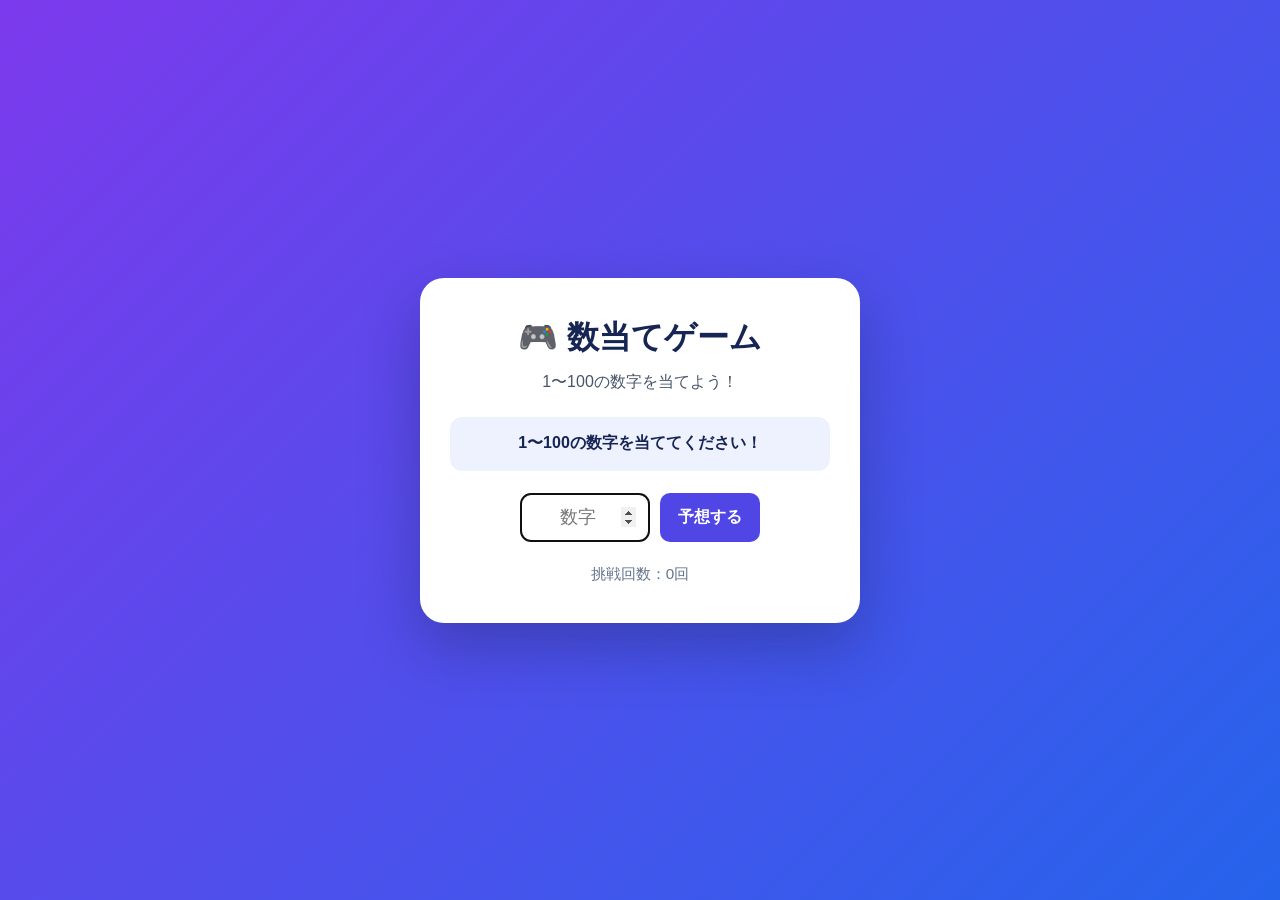
==== index.html @ 2f18b628 "GitHub Pages 用のゲーム画面を追加" ====
<!doctype html>
<html lang="ja">
<head>
  <meta charset="utf-8">
  <meta name="viewport" content="width=device-width, initial-scale=1">
  <title>数当てゲーム</title>
  <style>
    * { box-sizing: border-box; }
    body {
      min-height: 100vh;
      display: grid;
      place-items: center;
      margin: 0;
      padding: 24px;
      background: linear-gradient(135deg, #7c3aed, #2563eb);
      color: #172554;
      font-family: -apple-system, BlinkMacSystemFont, "Hiragino Sans", sans-serif;
    }
    main {
      width: min(100%, 440px);
      padding: 38px 30px;
      border-radius: 24px;
      text-align: center;
      background: #fff;
      box-shadow: 0 24px 60px rgba(15, 23, 42, .28);
    }
    h1 { margin: 0 0 12px; font-size: 2rem; }
    .description { margin: 0 0 24px; color: #475569; }
    .message {
      min-height: 54px;
      display: grid;
      place-items: center;
      margin-bottom: 22px;
      padding: 12px;
      border-radius: 12px;
      background: #eef2ff;
      font-weight: 700;
    }
    form { display: flex; gap: 10px; justify-content: center; }
    input {
      width: 130px;
      padding: 12px;
      border: 2px solid #c7d2fe;
      border-radius: 10px;
      font-size: 1.1rem;
      text-align: center;
    }
    button {
      padding: 12px 18px;
      border: 0;
      border-radius: 10px;
      background: #4f46e5;
      color: #fff;
      cursor: pointer;
      font-size: 1rem;
      font-weight: 700;
    }
    button:hover { background: #4338ca; }
    .count { margin: 22px 0 0; color: #64748b; font-size: .95rem; }
    .restart { margin-top: 18px; }
    .hidden { display: none; }
  </style>
</head>
<body>
  <main>
    <h1>🎮 数当てゲーム</h1>
    <p class="description">1〜100の数字を当てよう！</p>
    <p id="message" class="message" aria-live="polite">1〜100の数字を当ててください！</p>

    <form id="guess-form">
      <label for="guess" class="hidden">予想した数字</label>
      <input id="guess" type="number" min="1" max="100" required autofocus placeholder="数字">
      <button type="submit">予想する</button>
    </form>

    <button id="restart" class="restart hidden" type="button">もう一度遊ぶ</button>
    <p id="count" class="count">挑戦回数：0回</p>
  </main>

  <script>
    const form = document.querySelector("#guess-form");
    const input = document.querySelector("#guess");
    const message = document.querySelector("#message");
    const countText = document.querySelector("#count");
    const restart = document.querySelector("#restart");

    let answer;
    let count;

    function startGame() {
      answer = Math.floor(Math.random() * 100) + 1;
      count = 0;
      message.textContent = "1〜100の数字を当ててください！";
      countText.textContent = "挑戦回数：0回";
      form.classList.remove("hidden");
      restart.classList.add("hidden");
      input.value = "";
      input.focus();
    }

    form.addEventListener("submit", (event) => {
      event.preventDefault();
      const guess = Number(input.value);

      if (!Number.isInteger(guess) || guess < 1 || guess > 100) {
        message.textContent = "1〜100の整数を入力してください。";
        return;
      }

      count += 1;
      countText.textContent = `挑戦回数：${count}回`;

      if (guess > answer) {
        message.textContent = `${guess} は大きすぎます。もっと小さい！`;
      } else if (guess < answer) {
        message.textContent = `${guess} は小さすぎます。もっと大きい！`;
      } else {
        message.textContent = `🎉 正解！ ${count}回で当たりました！`;
        form.classList.add("hidden");
        restart.classList.remove("hidden");
      }

      input.value = "";
      input.focus();
    });

    restart.addEventListener("click", startGame);
    startGame();
  </script>
</body>
</html>
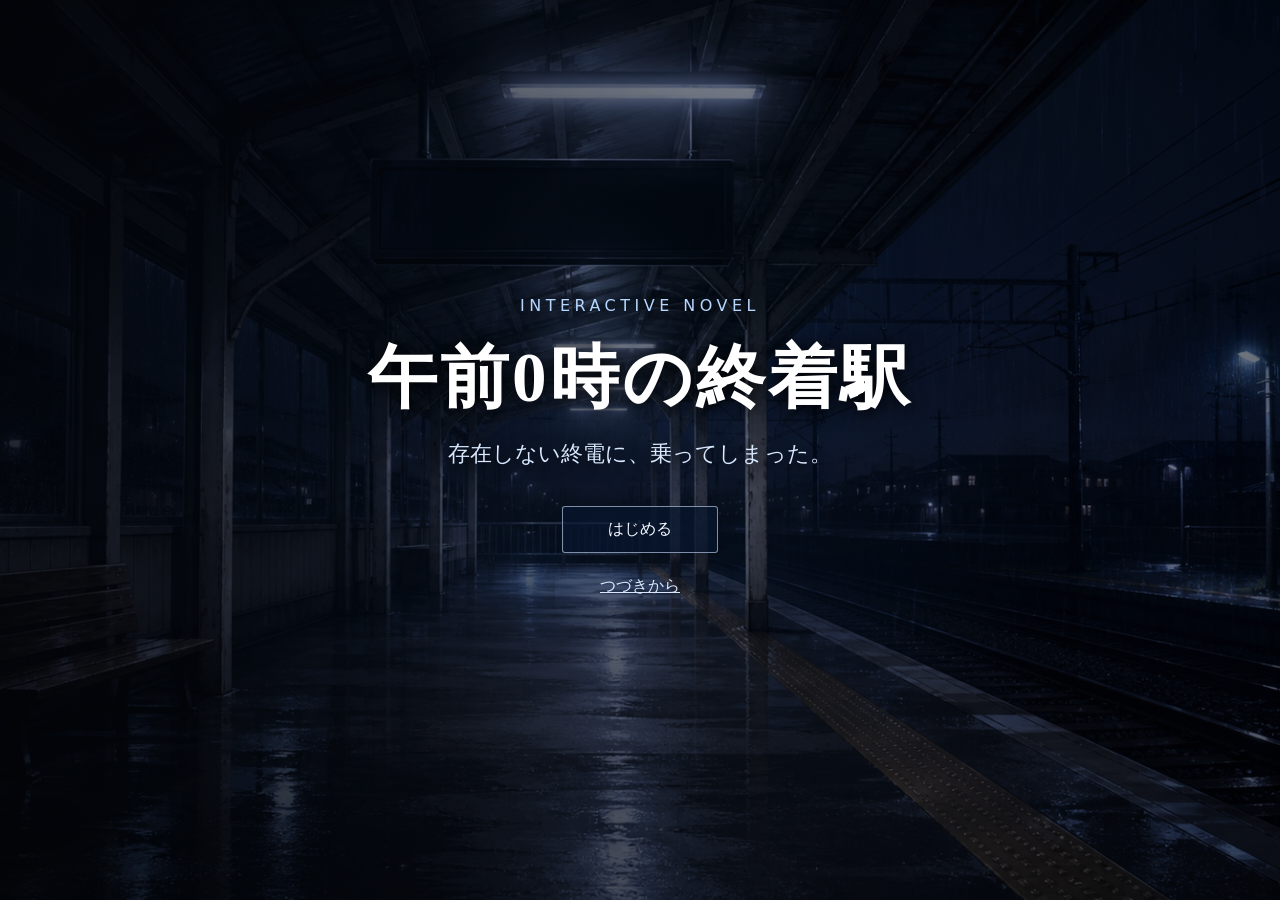
==== commit 8fae3e1a: "Add Midnight Terminal visual novel" ====
--- a/index.html
+++ b/index.html
@@ -1,131 +1,55 @@
 <!doctype html>
 <html lang="ja">
-<head>
-  <meta charset="utf-8">
-  <meta name="viewport" content="width=device-width, initial-scale=1">
-  <title>数当てゲーム</title>
-  <style>
-    * { box-sizing: border-box; }
-    body {
-      min-height: 100vh;
-      display: grid;
-      place-items: center;
-      margin: 0;
-      padding: 24px;
-      background: linear-gradient(135deg, #7c3aed, #2563eb);
-      color: #172554;
-      font-family: -apple-system, BlinkMacSystemFont, "Hiragino Sans", sans-serif;
-    }
-    main {
-      width: min(100%, 440px);
-      padding: 38px 30px;
-      border-radius: 24px;
-      text-align: center;
-      background: #fff;
-      box-shadow: 0 24px 60px rgba(15, 23, 42, .28);
-    }
-    h1 { margin: 0 0 12px; font-size: 2rem; }
-    .description { margin: 0 0 24px; color: #475569; }
-    .message {
-      min-height: 54px;
-      display: grid;
-      place-items: center;
-      margin-bottom: 22px;
-      padding: 12px;
-      border-radius: 12px;
-      background: #eef2ff;
-      font-weight: 700;
-    }
-    form { display: flex; gap: 10px; justify-content: center; }
-    input {
-      width: 130px;
-      padding: 12px;
-      border: 2px solid #c7d2fe;
-      border-radius: 10px;
-      font-size: 1.1rem;
-      text-align: center;
-    }
-    button {
-      padding: 12px 18px;
-      border: 0;
-      border-radius: 10px;
-      background: #4f46e5;
-      color: #fff;
-      cursor: pointer;
-      font-size: 1rem;
-      font-weight: 700;
-    }
-    button:hover { background: #4338ca; }
-    .count { margin: 22px 0 0; color: #64748b; font-size: .95rem; }
-    .restart { margin-top: 18px; }
-    .hidden { display: none; }
-  </style>
-</head>
-<body>
-  <main>
-    <h1>🎮 数当てゲーム</h1>
-    <p class="description">1〜100の数字を当てよう！</p>
-    <p id="message" class="message" aria-live="polite">1〜100の数字を当ててください！</p>
-
-    <form id="guess-form">
-      <label for="guess" class="hidden">予想した数字</label>
-      <input id="guess" type="number" min="1" max="100" required autofocus placeholder="数字">
-      <button type="submit">予想する</button>
-    </form>
-
-    <button id="restart" class="restart hidden" type="button">もう一度遊ぶ</button>
-    <p id="count" class="count">挑戦回数：0回</p>
-  </main>
-
-  <script>
-    const form = document.querySelector("#guess-form");
-    const input = document.querySelector("#guess");
-    const message = document.querySelector("#message");
-    const countText = document.querySelector("#count");
-    const restart = document.querySelector("#restart");
-
-    let answer;
-    let count;
-
-    function startGame() {
-      answer = Math.floor(Math.random() * 100) + 1;
-      count = 0;
-      message.textContent = "1〜100の数字を当ててください！";
-      countText.textContent = "挑戦回数：0回";
-      form.classList.remove("hidden");
-      restart.classList.add("hidden");
-      input.value = "";
-      input.focus();
-    }
-
-    form.addEventListener("submit", (event) => {
-      event.preventDefault();
-      const guess = Number(input.value);
-
-      if (!Number.isInteger(guess) || guess < 1 || guess > 100) {
-        message.textContent = "1〜100の整数を入力してください。";
-        return;
-      }
-
-      count += 1;
-      countText.textContent = `挑戦回数：${count}回`;
-
-      if (guess > answer) {
-        message.textContent = `${guess} は大きすぎます。もっと小さい！`;
-      } else if (guess < answer) {
-        message.textContent = `${guess} は小さすぎます。もっと大きい！`;
-      } else {
-        message.textContent = `🎉 正解！ ${count}回で当たりました！`;
-        form.classList.add("hidden");
-        restart.classList.remove("hidden");
-      }
-
-      input.value = "";
-      input.focus();
-    });
-
-    restart.addEventListener("click", startGame);
-    startGame();
-  </script>
-</body>
+  <head>
+    <meta charset="UTF-8" />
+    <meta name="viewport" content="width=device-width, initial-scale=1.0, viewport-fit=cover" />
+    <meta name="theme-color" content="#07101f" />
+    <title>午前0時の終着駅</title>
+    <link rel="stylesheet" href="style.css" />
+  </head>
+  <body>
+    <main id="game" aria-label="午前0時の終着駅">
+      <section id="orientation-message" aria-live="polite">
+        <div>
+          <p class="orientation-icon">↻</p>
+          <h1>スマホを横向きにしてください</h1>
+          <p>『午前0時の終着駅』は横画面で遊べます。</p>
+        </div>
+      </section>
+      <section id="title-screen" class="screen">
+        <div class="title-content">
+          <p class="eyebrow">INTERACTIVE NOVEL</p>
+          <h1>午前0時の終着駅</h1>
+          <p class="subtitle">存在しない終電に、乗ってしまった。</p>
+          <button id="start-button" class="primary-button">はじめる</button>
+          <button id="continue-button" class="text-button" hidden>つづきから</button>
+        </div>
+      </section>
+      <section id="story-screen" class="screen" hidden>
+        <div id="background" class="background-layer is-visible" role="img" aria-label="雨の駅ホーム"></div>
+        <div id="background-next" class="background-layer" aria-hidden="true"></div>
+        <div id="rain-layer" class="rain-layer" aria-hidden="true"></div>
+        <div class="vignette"></div>
+        <div id="chapter-label" class="chapter-label"></div>
+        <div id="character-stage" aria-hidden="true">
+          <div class="character character-hidden" data-position="left"><div class="character-placeholder">?</div></div>
+          <div class="character character-hidden" data-position="center"><div class="character-placeholder">?</div></div>
+          <div class="character character-hidden" data-position="right"><div class="character-placeholder">?</div></div>
+        </div>
+        <header class="game-header">
+          <button id="menu-button" class="icon-button" aria-label="メニュー">☰</button>
+          <button id="log-button" class="icon-button" aria-label="会話履歴">LOG</button>
+          <button id="auto-button" class="icon-button" aria-pressed="false">AUTO</button>
+        </header>
+        <div id="tap-hint" class="tap-hint">タップして進む</div>
+        <section id="dialogue-box" class="dialogue-box" aria-live="polite">
+          <p id="speaker" class="speaker"></p><p id="dialogue" class="dialogue"></p><span class="next-mark">◆</span>
+        </section>
+        <section id="choices" class="choices" aria-label="選択肢"></section>
+      </section>
+      <dialog id="menu-dialog"><div class="menu-content"><h2>メニュー</h2><button id="restart-button" class="menu-button">最初から</button><button id="close-menu-button" class="menu-button secondary">戻る</button></div></dialog>
+      <dialog id="log-dialog" aria-label="会話履歴"><div class="log-content"><div class="log-heading"><h2>会話履歴</h2><button id="close-log-button" class="icon-button" aria-label="閉じる">×</button></div><div id="log-list" class="log-list"></div></div></dialog>
+    </main>
+    <script type="module" src="src/main.js"></script>
+  </body>
 </html>
--- a/style.css
+++ b/style.css
@@ -0,0 +1,95 @@
+:root { color-scheme: dark; font-family: "Hiragino Sans", "Yu Gothic", system-ui, sans-serif; background: #07101f; }
+* { box-sizing: border-box; }
+body { margin: 0; min-width: 320px; min-height: 100vh; overflow: hidden; background: #07101f; }
+button { font: inherit; }
+.screen { position: fixed; inset: 0; overflow: hidden; }
+#story-screen { z-index: 1; background: #02060e; }
+#title-screen { display: grid; place-items: center; background: linear-gradient(90deg, rgba(4,9,18,.76), rgba(4,9,18,.22)), url("assets/backgrounds/ame_miya_station_rainy_platform.png") center / cover; }
+#title-screen::after { content: ""; position: absolute; inset: 0; background: radial-gradient(circle at 50% 35%, transparent 0 15%, rgba(0,0,0,.52) 100%); }
+.title-content { position: relative; z-index: 1; width: min(92vw, 1300px); text-align: center; text-shadow: 0 3px 18px #000; }
+.eyebrow { letter-spacing: .28em; font-size: clamp(10px, 1.3vw, 16px); color: #b6d7ff; }
+h1 { margin: .2em 0; font-family: "Hiragino Mincho ProN", "Yu Mincho", serif; font-size: clamp(38px, 5.4vw, 78px); font-weight: 600; letter-spacing: .045em; white-space: nowrap; }
+.subtitle { margin: 0 0 2.3rem; color: #d8e8ff; font-size: clamp(14px, 2vw, 22px); }
+.primary-button, .text-button, .menu-button { cursor: pointer; color: #f5f8ff; border: 1px solid rgba(206,225,255,.6); background: rgba(8,22,45,.72); padding: .75rem 2.8rem; border-radius: 3px; box-shadow: 0 8px 26px rgba(0,0,0,.25); }
+.primary-button:hover, .menu-button:hover { background: rgba(55,99,155,.78); }
+.text-button { display: block; margin: .7rem auto; border: 0; background: none; color: #d7e8ff; text-decoration: underline; }
+.background-layer { position: absolute; inset: 0; opacity: 0; background-color: #02060e; background-position: center; background-size: cover; transition: opacity .48s ease, filter .7s ease, transform .7s ease; will-change: opacity, filter, transform; }
+#background { background-image: url("assets/backgrounds/ame_miya_station_rainy_platform.png"); }
+.background-layer.is-visible { opacity: 1; }
+.scene-transition { animation: sceneReveal .65s ease both; }
+.event-focus { animation: eventFocus 4.2s cubic-bezier(.18,.78,.24,1) both; }
+@keyframes sceneReveal { from { transform: scale(1.018); filter: brightness(.72); } to { transform: scale(1); filter: brightness(1); } }
+@keyframes eventFocus { from { transform: scale(1.075); filter: brightness(.76) saturate(.82); } to { transform: scale(1); filter: brightness(1) saturate(1); } }
+.background-layer[data-camera="reunion-distant"] { animation: reunionDistant 4.8s cubic-bezier(.2,.7,.24,1) both; transform-origin: 57% 52%; }
+.background-layer[data-camera="reunion-approach"] { animation: reunionApproach 5s cubic-bezier(.2,.7,.24,1) both; transform-origin: 58% 52%; }
+.background-layer[data-camera="eye-contact"] { animation: eyeContactReveal 3.8s cubic-bezier(.18,.72,.22,1) both; transform-origin: 58% 50%; }
+.background-layer[data-camera="eye-contact-hold"] { transform: scale(1.025); transform-origin: 58% 50%; }
+.background-layer[data-camera="closing-doors"] { animation: closingDoors 1.1s cubic-bezier(.2,.72,.34,1) both; transform-origin: 50% 50%; }
+.background-layer[data-camera="closing-doors-hold"] { transform: scale(1.018); transform-origin: 50% 50%; }
+.background-layer[data-camera="departure-recede"] { animation: departureRecede 4s cubic-bezier(.18,.7,.25,1) both; transform-origin: 58% 52%; }
+.background-layer[data-camera="departure-hold"] { transform: scale(.988); transform-origin: 58% 52%; }
+@keyframes reunionDistant { from { transform: scale(1.01); filter: brightness(.82) saturate(.88); } to { transform: scale(1.065); filter: brightness(1) saturate(1); } }
+@keyframes reunionApproach { from { transform: scale(1.065); } to { transform: scale(1.14); } }
+@keyframes eyeContactReveal { from { opacity: .25; transform: scale(1.045); filter: brightness(.73) saturate(.8); } to { opacity: 1; transform: scale(1.015); filter: brightness(1) saturate(1); } }
+@keyframes closingDoors { from { transform: scale(1.035); filter: brightness(.9); } to { transform: scale(1.012); filter: brightness(1); } }
+@keyframes departureRecede { from { transform: scale(1.035); filter: brightness(1.03); } to { transform: scale(.985); filter: brightness(.84) saturate(.86); } }
+.rain-layer { position: absolute; z-index: 1; inset: -20%; pointer-events: none; opacity: 0; background-image: repeating-linear-gradient(105deg, transparent 0 38px, rgba(210,232,255,.16) 39px 40px, transparent 41px 74px); transform: rotate(2deg); transition: opacity .5s ease; }
+.rain-layer.is-raining { opacity: .35; animation: rainFall .72s linear infinite; }
+.rain-layer.is-raining.rain-strong { opacity: .48; animation-duration: .52s; }
+@keyframes rainFall { from { background-position: 0 -20px; } to { background-position: -48px 260px; } }
+.vignette { position: absolute; inset: 0; background: linear-gradient(180deg, rgba(0,0,0,.1) 30%, rgba(2,6,14,.52) 100%); pointer-events: none; }
+.chapter-label { position: absolute; top: 4.5vh; left: 5vw; z-index: 3; font-family: "Yu Mincho", serif; font-size: clamp(12px, 1.6vw, 20px); letter-spacing: .1em; color: rgba(232,241,255,.9); text-shadow: 0 2px 6px #000; }
+.game-header { position: absolute; z-index: 4; right: 2.2vw; top: 2.5vh; display: flex; gap: .6rem; transition: opacity .28s ease; }
+.chapter-label { transition: opacity .28s ease; }
+.event-showing .game-header, .event-showing .chapter-label { opacity: 0; pointer-events: none; }
+.icon-button { min-width: 44px; height: 38px; cursor: pointer; color: #eaf2ff; background: rgba(4,12,25,.52); border: 1px solid rgba(196,219,255,.38); border-radius: 4px; font-size: 12px; }
+.icon-button[aria-pressed="true"] { color: #fff; background: rgba(70,119,181,.78); }
+#character-stage { position: absolute; z-index: 2; inset: 4% 0 20%; pointer-events: none; }
+.character { position: absolute; bottom: 0; width: min(25vw, 300px); height: min(60vh, 480px); opacity: .9; transition: opacity .35s, transform .35s; }
+.character[data-position="left"] { left: 8%; }
+.character[data-position="center"] { left: 50%; transform: translateX(-50%); }
+.character[data-position="right"] { left: 70%; }
+.character img { width: 100%; height: 100%; object-fit: contain; object-position: bottom center; }
+.character-hidden { opacity: 0; transform: translateY(18px); }
+.character[data-position="center"].character-hidden { transform: translate(-50%, 18px); }
+.character-shake { animation: characterShake .28s linear; }
+@keyframes characterShake { 0%,100% { margin-left: 0; } 30% { margin-left: -8px; } 70% { margin-left: 8px; } }
+.character-placeholder { position: absolute; inset: 0; display: grid; place-items: center; border-radius: 48% 48% 8% 8%; color: rgba(220,235,255,.55); font-size: 44px; background: linear-gradient(160deg, rgba(17,24,50,.92), rgba(5,8,18,.93)); border: 1px solid rgba(220,230,255,.25); box-shadow: 0 16px 35px rgba(0,0,0,.36); }
+.dialogue-box { position: absolute; z-index: 5; bottom: 4.5vh; left: 4vw; right: 4vw; min-height: 22vh; padding: clamp(16px,2.1vw,28px) clamp(22px,3.4vw,54px); color: #f6f8ff; background: linear-gradient(110deg, rgba(4,10,23,.91), rgba(10,20,42,.84)); border: 1px solid rgba(186,211,255,.5); border-radius: 7px; box-shadow: 0 15px 42px rgba(0,0,0,.32); cursor: pointer; }
+.dialogue-reveal { animation: dialogueReveal .32s ease both; }
+@keyframes dialogueReveal { from { opacity: 0; transform: translateY(14px); } to { opacity: 1; transform: translateY(0); } }
+.speaker { min-height: 1.15em; margin: 0 0 .35rem; color: #b9d8ff; font-weight: 700; font-size: clamp(13px,1.6vw,20px); }
+.dialogue { max-width: 1160px; margin: 0; white-space: pre-wrap; line-height: 1.75; font-size: clamp(16px,2.2vw,28px); letter-spacing: .035em; }
+.next-mark { position: absolute; right: 1.2rem; bottom: .9rem; color: #b9d8ff; animation: blink 1s infinite; }
+@keyframes blink { 50% { opacity: .18; } }
+.effect-shake { animation: screenShake .28s linear; }
+.effect-warning::after { content: ""; position: absolute; z-index: 19; inset: 0; pointer-events: none; background: linear-gradient(90deg, rgba(130,8,18,.18), transparent 24%, transparent 76%, rgba(130,8,18,.18)); animation: warningPulse .42s ease-out both; }
+.effect-flicker { animation: lightFlicker .18s steps(2, end); }
+.effect-noise::before, .effect-blackout::before, .effect-chromatic::before { content: ""; position: absolute; z-index: 20; inset: 0; pointer-events: none; }
+.effect-noise::before { opacity: .13; background: repeating-radial-gradient(circle, #fff 0 1px, transparent 1px 3px); }
+.effect-blackout::before { background: #000; }
+.effect-chromatic::before { box-shadow: inset 8px 0 rgba(255,0,70,.25), inset -8px 0 rgba(0,180,255,.25); }
+@keyframes screenShake { 0%,100% { transform: translate(0); } 25% { transform: translate(-7px,2px); } 75% { transform: translate(7px,-2px); } }
+@keyframes warningPulse { 0% { opacity: 0; } 25% { opacity: 1; } 100% { opacity: 0; } }
+@keyframes lightFlicker { 50% { filter: brightness(.35); } }
+.tap-hint { position: absolute; z-index: 4; right: 5vw; bottom: calc(4.5vh + 23vh); color: rgba(222,235,255,.82); font-size: 12px; text-shadow: 0 1px 4px #000; animation: blink 1.7s infinite; }
+.choices { position: absolute; z-index: 8; left: 50%; bottom: 27vh; transform: translateX(-50%); width: min(68vw,700px); display: grid; gap: .7rem; }
+.choice { cursor: pointer; padding: .7rem 1rem; color: #f5f8ff; background: rgba(6,16,34,.91); border: 1px solid rgba(192,215,255,.62); border-radius: 4px; font-size: clamp(14px,1.8vw,20px); box-shadow: 0 8px 20px rgba(0,0,0,.25); }
+.choice:hover { background: rgba(52,92,145,.94); }
+dialog { color: #edf4ff; background: rgba(8,18,37,.98); border: 1px solid rgba(190,214,255,.6); border-radius: 8px; box-shadow: 0 20px 70px #000; }
+dialog::backdrop { background: rgba(0,0,0,.58); }
+.log-content { width: min(78vw, 900px); padding: clamp(14px, 2vw, 24px); }
+.log-heading { display: flex; align-items: center; justify-content: space-between; gap: 1rem; border-bottom: 1px solid rgba(190,214,255,.25); }
+.log-heading h2 { margin: 0 0 .65rem; font-size: clamp(16px, 2vw, 22px); }
+.log-list { max-height: min(66vh, 560px); overflow-y: auto; padding: .75rem .2rem .2rem; }
+.log-entry { padding: .65rem .55rem; border-bottom: 1px solid rgba(190,214,255,.14); white-space: pre-wrap; line-height: 1.65; font-size: clamp(13px, 1.7vw, 18px); }
+.log-entry:last-child { border-bottom: 0; }
+.log-speaker { display: block; margin-bottom: .15rem; color: #b9d8ff; font-size: .9em; font-weight: 700; }
+.log-empty { color: #c6d6ea; text-align: center; }
+.menu-content { padding: 1rem; min-width: 220px; text-align: center; }
+.menu-content h2 { margin-top: 0; font-size: 18px; }
+.menu-button { display: block; width: 100%; margin-top: .6rem; padding: .65rem 1rem; }
+.menu-button.secondary { background: transparent; }
+#orientation-message { display: none; }
+@media (orientation: portrait) and (max-width: 800px) { #orientation-message { position: fixed; z-index: 30; inset: 0; display: grid; place-items: center; text-align: center; background: #07101f; color: #eaf2ff; padding: 1.5rem; } .orientation-icon { margin: 0; font-size: 48px; color: #a9d5ff; } #orientation-message h1 { font-size: 24px; letter-spacing: .06em; } #orientation-message p { font-size: 14px; color: #c6d6ea; } }
+@media (max-height: 500px) { .dialogue-box { bottom: 2.5vh; min-height: 26vh; } .tap-hint { bottom: calc(2.5vh + 27vh); } .choices { bottom: 31vh; } .character { height: 66vh; } }
